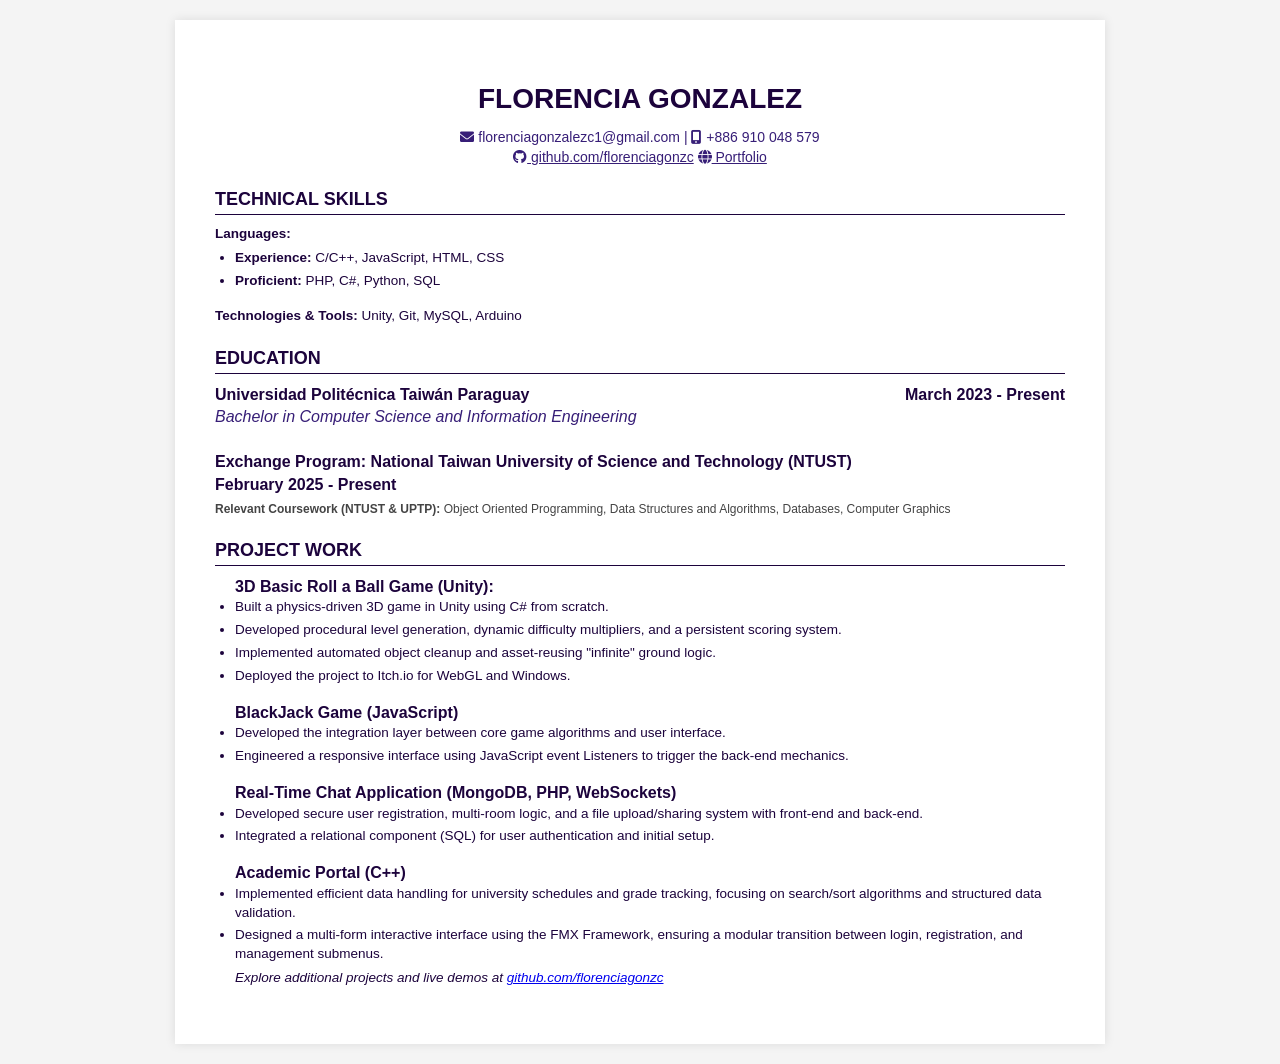
==== index.html @ 50a593e3 "Update index.html" ====
<!DOCTYPE html>
<html lang="en">
<head>
    <meta charset="UTF-8">
    <meta name="viewport" content="width=device-width, initial-scale=1.0">
    <!--<title>Florencia Gonzalez - Resume</title>-->
    <link rel="stylesheet" href="style.css">
    <link rel="stylesheet" href="https://cdnjs.cloudflare.com/ajax/libs/font-awesome/6.0.0/css/all.min.css">
</head>
<body>
    <div class="resume-container">
        <header>
            <h1>Florencia Gonzalez</h1>
            <div class="contact-info">
                <span><i class="fa fa-envelope"></i> florenciagonzalezc1@gmail.com</span> |
                <span><i class="fa fa-mobile-alt"></i> +886 910 048 579</span>
            </div>
            <div class="social-links">
                <a href="https://github.com/florenciagonzc"><i class="fab fa-github"></i> github.com/florenciagonzc</a> 
                <a href="https://florenciagonzc.github.io/florenciagonzc/"><i class="fa fa-globe"></i> Portfolio</a>
            </div>
        </header>

        <section>
            <h2>TECHNICAL SKILLS</h2>
            <p><strong>Languages:</strong></p>
            <ul>
                <li><strong>Experience:</strong> C/C++, JavaScript, HTML, CSS </li>
				<li><strong>Proficient: </strong> PHP, C#, Python, SQL </li>
			</ul>
			<p><strong>Technologies & Tools:</strong> Unity, Git, MySQL, Arduino</p>
        </section>


        <section>
			<h2>EDUCATION</h2>
			<div class="entry">
				<div class="entry-header">
					<span class="company">Universidad Politécnica Taiwán Paraguay</span>
                    <span class="date">March 2023 - Present</span>
				</div>
				<div class="job-title">Bachelor in Computer Science and Information Engineering</div>
				<br>
                <div class="entry-header">	
                    <div class="company">
                        <span>Exchange Program: National Taiwan University of Science and Technology (NTUST)</span>
                        <br>
                        <span class="date"> February 2025 - Present </span>
                    </div>
                </div>
				<p class="coursework">
					<strong>Relevant Coursework (NTUST & UPTP):</strong> 
					Object Oriented Programming, Data Structures and Algorithms, Databases, Computer Graphics
				</p>
			</div>
		</section>

        <section>
            <h2>PROJECT WORK</h2>
            <ul class="projects">
                <strong>3D Basic Roll a Ball Game (Unity): </strong>
                    <li>Built a physics-driven 3D game in Unity using C# from scratch.</li>
                    <li>Developed procedural level generation, dynamic difficulty multipliers, and a persistent scoring system.</li>
                    <li>Implemented automated object cleanup and asset-reusing "infinite" ground logic.</li>
                    <li>Deployed the project to Itch.io for WebGL and Windows.</li>
            </ul>
            <ul class="projects">
                    <strong>BlackJack Game (JavaScript)</strong>
                    <li>Developed the integration layer between core game algorithms and user interface. </li>
                    <li>Engineered a responsive interface using JavaScript event Listeners to trigger the back-end mechanics. </li>
            </ul>  
            <ul class="projects">
                <strong>Real-Time Chat Application (MongoDB, PHP, WebSockets)</strong>
                <li>Developed secure user registration, multi-room logic, and a file upload/sharing system with front-end and back-end.</li>
                <li>Integrated a relational component (SQL) for user authentication and initial setup.</li>
            </ul>
            <ul class="projects">
                    <strong>Academic Portal (C++)</strong>
                    <li>Implemented efficient data handling for university schedules and grade tracking, focusing on search/sort algorithms and structured data validation.</li>
                    <li>Designed a multi-form interactive interface using the FMX Framework, ensuring a modular transition between login, registration, and management submenus.</li>
                    <p class="project-footer">
                        <em>Explore additional projects and live demos at 
                            <a href="https://github.com/florenciagonzc">github.com/florenciagonzc</a>
                        </em>
                    </p>
            </ul>
            
        </section>
    </div>
</body>
</html>
---- style.css ----
:root {
    --primary-color: #1C033C;
    --accent-color: #371e77;
    --subtle-color: #65626d;
}

body {
    font-family: 'Arial', sans-serif;
    background-color: #f4f4f4;
    line-height: 1.4;
    color: var(--primary-color);
    margin: 0;
    padding: 20px;
}

.resume-container {
    max-width: 850px;
    margin: 0 auto;
    background: #fff;
    padding: 40px;
    box-shadow: 0 0 10px rgba(0,0,0,0.1);
}
 /*added now*/
.company {
    flex: 1; /* Allows the school name to take up available space */
    font-weight: bold;
}

/* Header */
header {
    text-align: center;
    margin-bottom: 20px;
}

header h1 {
    font-size: 28px;
    text-transform: uppercase;
    margin-bottom: 10px;
}

.contact-info, .social-links {
    font-size: 14px;
    color: var(--accent-color);
}

.social-links a {
    color: var(--accent-color);
    text-decoration: underline;
}

/* Sections */
h2 {
    font-size: 18px;
    border-bottom: 1px solid var(--primary-color);
    text-transform: uppercase;
    margin-top: 20px;
    margin-bottom: 10px;
    padding-bottom: 2px;
}

.entry {
    margin-bottom: 15px;
}

.entry-header {
    display: flex;
    justify-content: space-between;
    font-weight: bold;
    gap: 10px; /*added now*/
}

.job-title {
    font-style: italic;
    color: var(--accent-color);
    display: flex;
    justify-content: space-between;
}


/* Lists */
ul {
    margin-top: 5px;
    padding-left: 20px;
}

li {
    margin-bottom: 4px;
    font-size: 13.5px;
}

.tech-stack {
    list-style-type: none;
    margin-left: -20px;
    font-weight: 500;
    color: var(--accent-color);
    margin-top: 5px;
}

p {
    font-size: 13.5px;
    margin: 5px 0;
}

.coursework {
    font-size: 12px;
    color: #444;
}

/* Print Styling */
@media print {
    body { background: none; padding: 0; }
    .resume-container { box-shadow: none; width: 100%; max-width: 100%; }
}
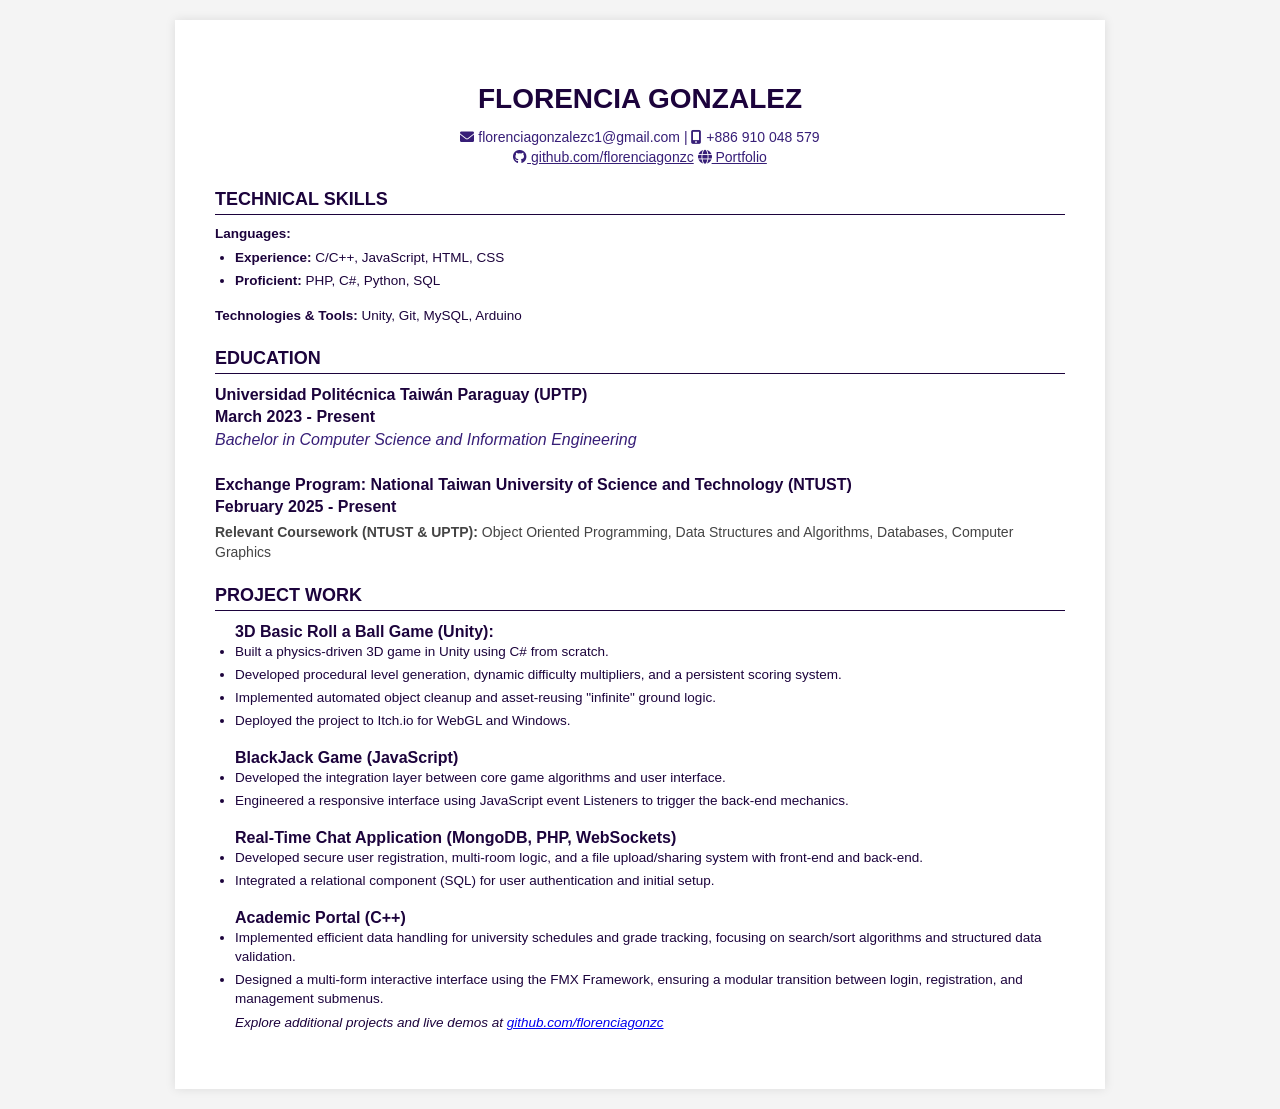
==== commit 3970c72f: "edited files" ====
--- a/index.html
+++ b/index.html
@@ -36,11 +36,12 @@
 			<h2>EDUCATION</h2>
 			<div class="entry">
 				<div class="entry-header">
-					<span class="company">Universidad Politécnica Taiwán Paraguay</span>
-                    <span class="date">March 2023 - Present</span>
+					<span class="company">Universidad Politécnica Taiwán Paraguay (UPTP)</span>
+                    
 				</div>
+                    <span class="company">March 2023 - Present</span>
 				<div class="job-title">Bachelor in Computer Science and Information Engineering</div>
-				<br>
+                <br>
                 <div class="entry-header">	
                     <div class="company">
                         <span>Exchange Program: National Taiwan University of Science and Technology (NTUST)</span>
--- a/style.css
+++ b/style.css
@@ -102,7 +102,7 @@
 }
 
 .coursework {
-    font-size: 12px;
+    font-size: 14px;
     color: #444;
 }
 
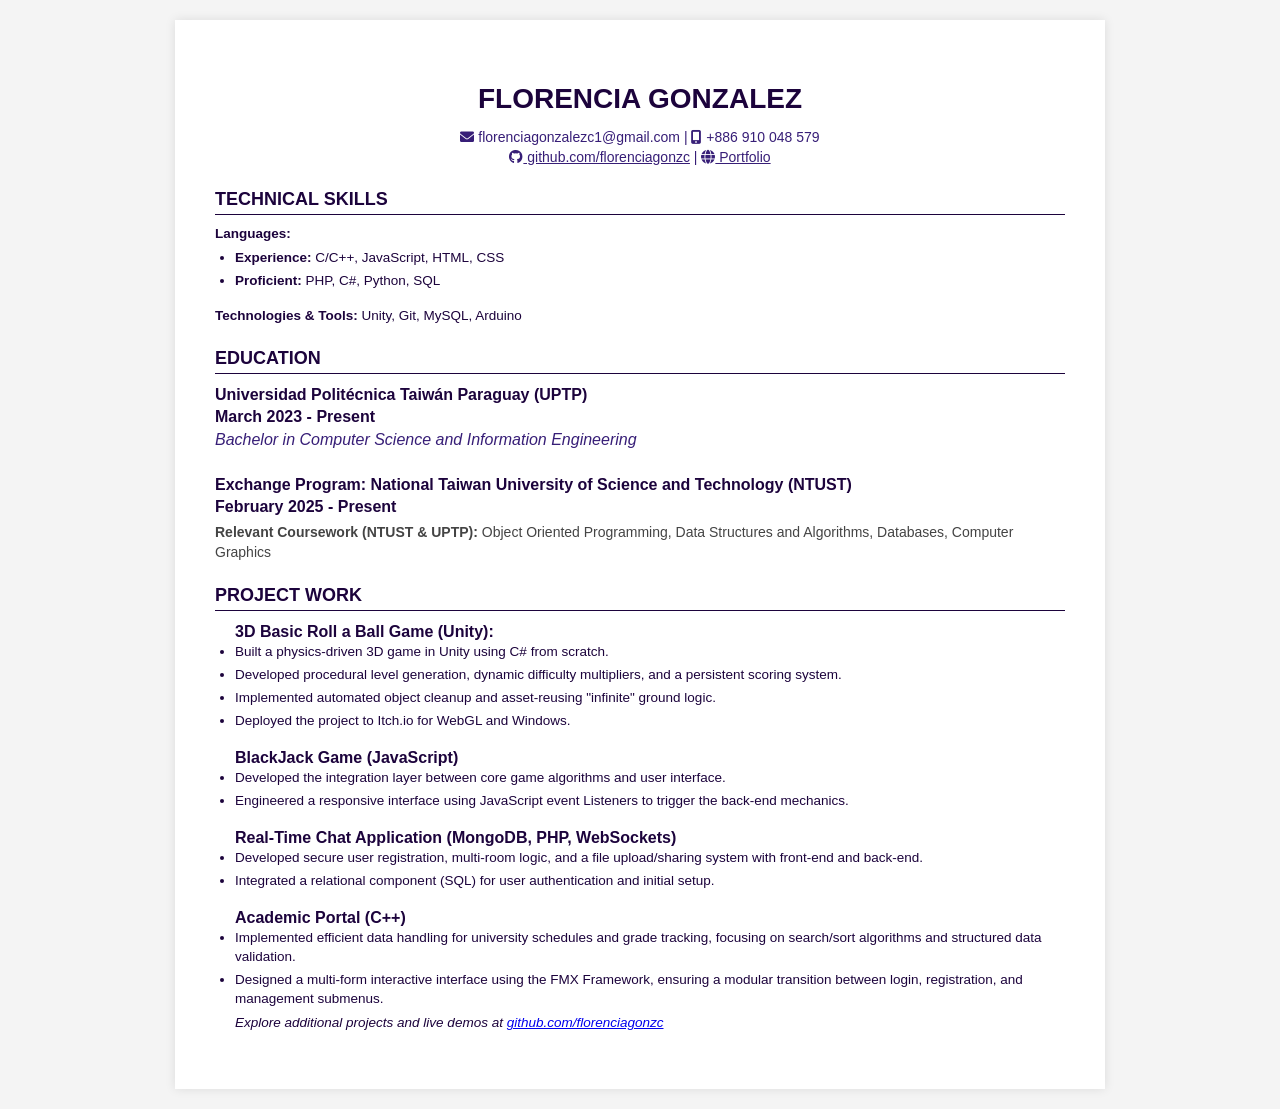
==== commit c1c70fd9: "edited index" ====
--- a/index.html
+++ b/index.html
@@ -16,7 +16,7 @@
                 <span><i class="fa fa-mobile-alt"></i> +886 910 048 579</span>
             </div>
             <div class="social-links">
-                <a href="https://github.com/florenciagonzc"><i class="fab fa-github"></i> github.com/florenciagonzc</a> 
+                <a href="https://github.com/florenciagonzc"><i class="fab fa-github"></i> github.com/florenciagonzc</a> |
                 <a href="https://florenciagonzc.github.io/florenciagonzc/"><i class="fa fa-globe"></i> Portfolio</a>
             </div>
         </header>
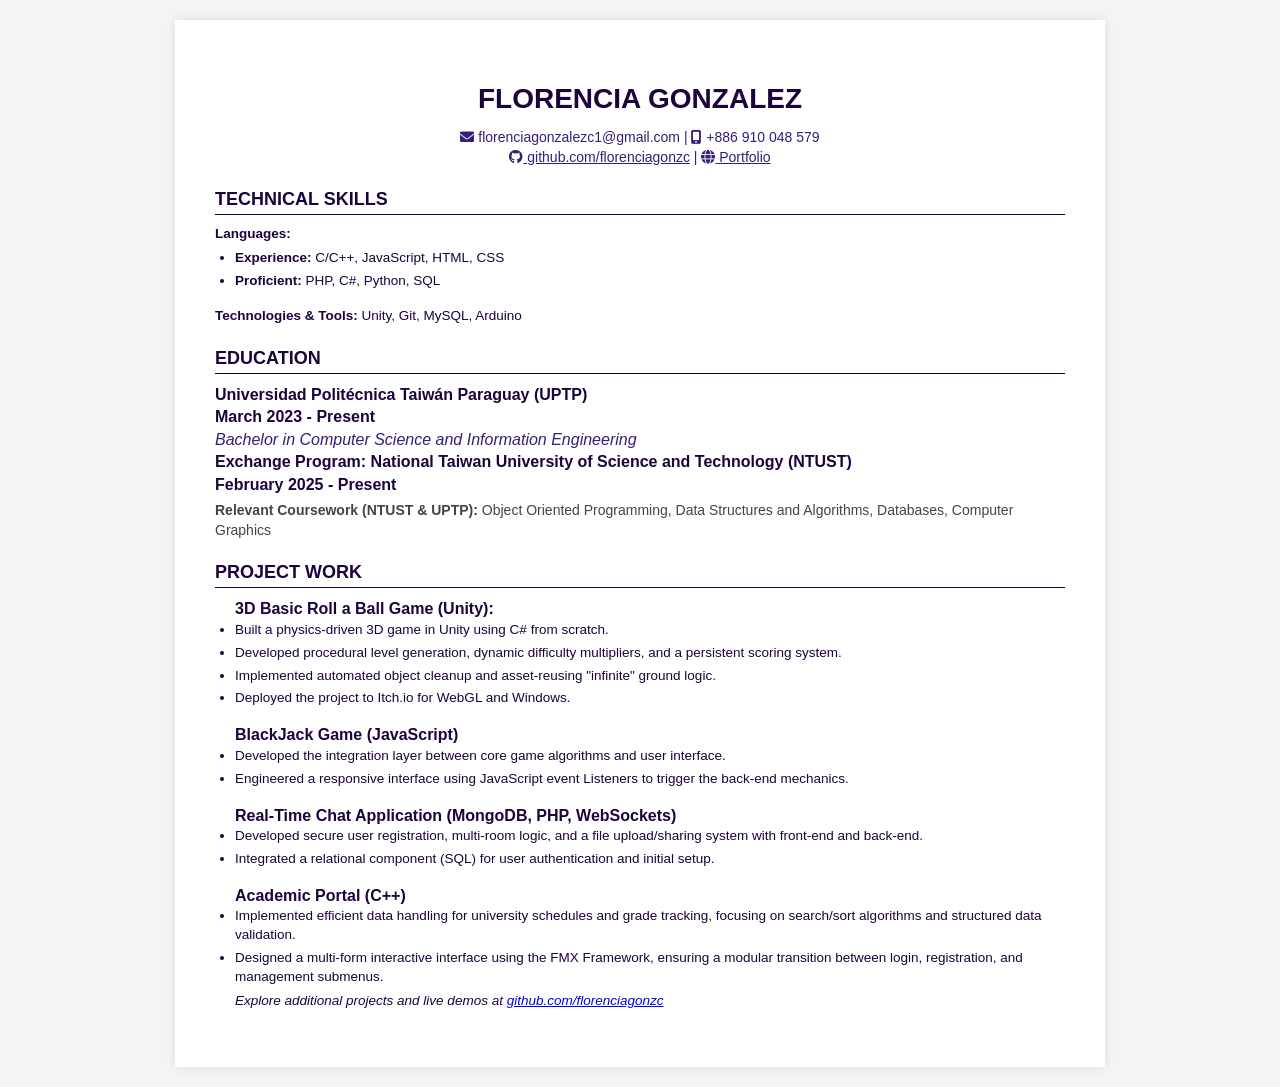
==== commit b4a69ca9: "edited index.html" ====
--- a/index.html
+++ b/index.html
@@ -41,7 +41,6 @@
 				</div>
                     <span class="company">March 2023 - Present</span>
 				<div class="job-title">Bachelor in Computer Science and Information Engineering</div>
-                <br>
                 <div class="entry-header">	
                     <div class="company">
                         <span>Exchange Program: National Taiwan University of Science and Technology (NTUST)</span>
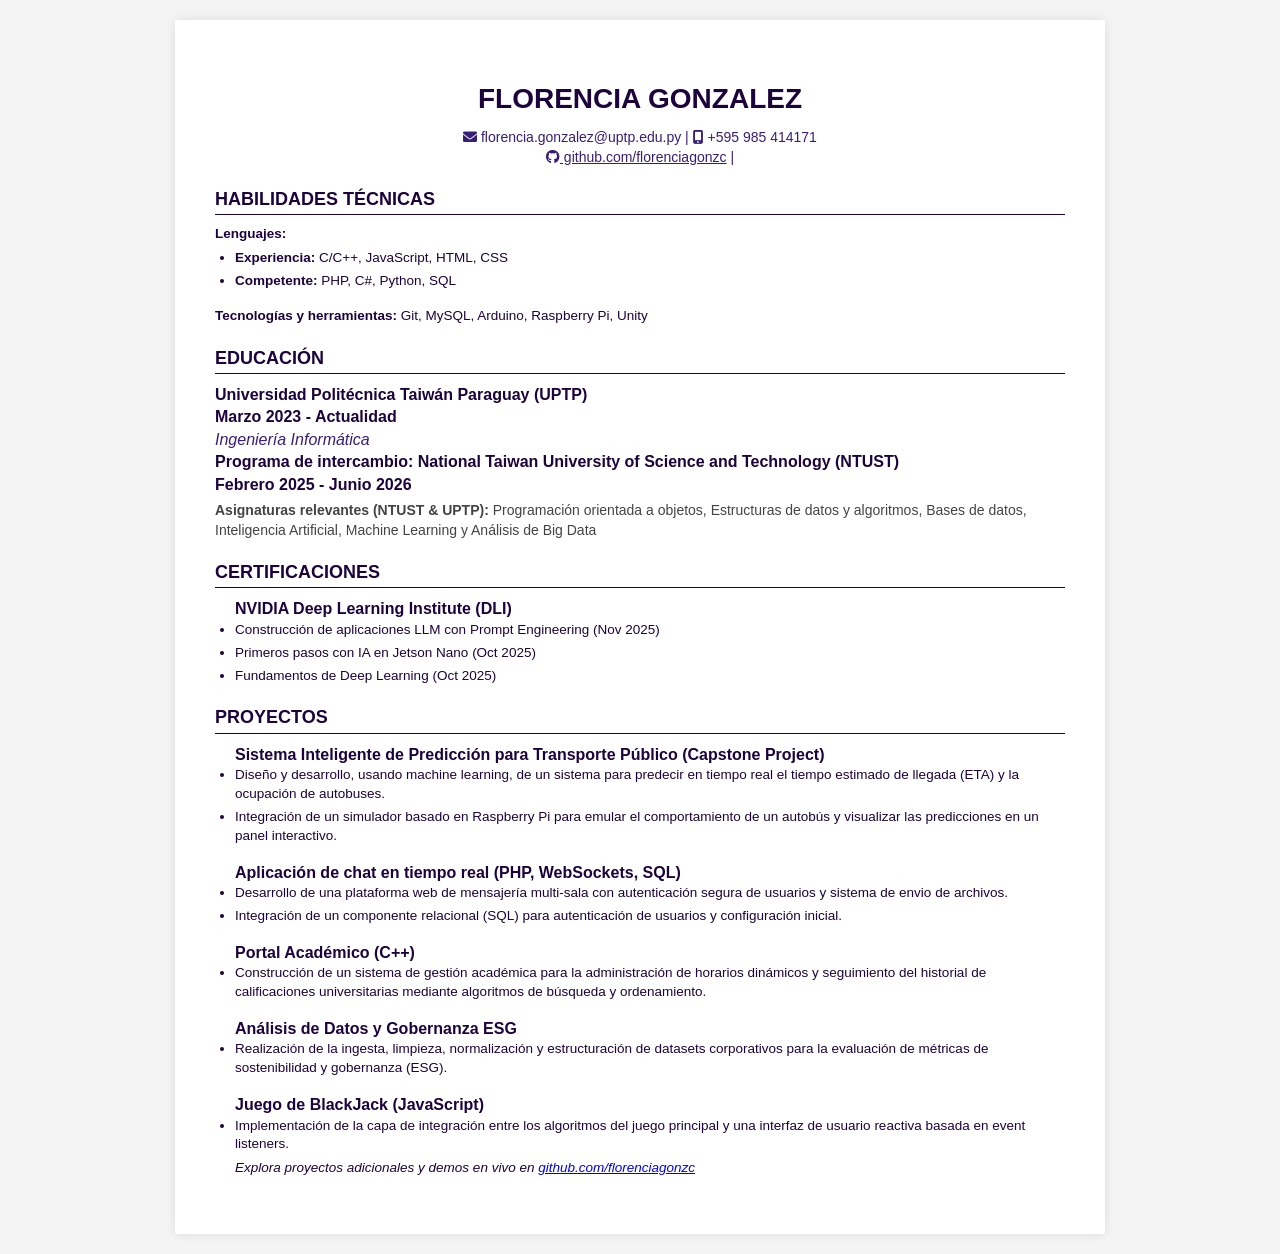
==== commit d6f48bf9: "resume in spanish" ====
--- a/index.html
+++ b/index.html
@@ -1,5 +1,5 @@
 <!DOCTYPE html>
-<html lang="en">
+<html lang="es">
 <head>
     <meta charset="UTF-8">
     <meta name="viewport" content="width=device-width, initial-scale=1.0">
@@ -12,79 +12,89 @@
         <header>
             <h1>Florencia Gonzalez</h1>
             <div class="contact-info">
-                <span><i class="fa fa-envelope"></i> florenciagonzalezc1@gmail.com</span> |
-                <span><i class="fa fa-mobile-alt"></i> +886 910 048 579</span>
+                <span><i class="fa fa-envelope"></i> florencia.gonzalez@uptp.edu.py</span> |
+                <span><i class="fa fa-mobile-alt"></i> +595 985 414171</span>
             </div>
             <div class="social-links">
                 <a href="https://github.com/florenciagonzc"><i class="fab fa-github"></i> github.com/florenciagonzc</a> |
-                <a href="https://florenciagonzc.github.io/florenciagonzc/"><i class="fa fa-globe"></i> Portfolio</a>
+                <!-- <a href="https://florenciagonzc.github.io/florenciagonzc/"><i class="fa fa-globe"></i> Portfolio</a> -->
             </div>
         </header>
 
         <section>
-            <h2>TECHNICAL SKILLS</h2>
-            <p><strong>Languages:</strong></p>
+            <h2>HABILIDADES TÉCNICAS</h2>
+            <p><strong>Lenguajes:</strong></p>
             <ul>
-                <li><strong>Experience:</strong> C/C++, JavaScript, HTML, CSS </li>
-				<li><strong>Proficient: </strong> PHP, C#, Python, SQL </li>
-			</ul>
-			<p><strong>Technologies & Tools:</strong> Unity, Git, MySQL, Arduino</p>
+                <li><strong>Experiencia:</strong> C/C++, JavaScript, HTML, CSS </li>
+                <li><strong>Competente: </strong> PHP, C#, Python, SQL </li>
+            </ul>
+            <p><strong>Tecnologías y herramientas:</strong> Git, MySQL, Arduino, Raspberry Pi, Unity</p>
         </section>
 
+        <section>
+            <h2>EDUCACIÓN</h2>
+            <div class="entry">
+                <div class="entry-header">
+                    <span class="company">Universidad Politécnica Taiwán Paraguay (UPTP)</span>
+                </div>
+                <span class="company">Marzo 2023 - Actualidad</span>
+                <div class="job-title">Ingeniería Informática</div>
+                <div class="entry-header">
+                    <div class="company">
+                        <span>Programa de intercambio: National Taiwan University of Science and Technology (NTUST)</span>
+                        <br>
+                        <span class="date">Febrero 2025 - Junio 2026</span>
+                    </div>
+                </div>
+                <p class="coursework">
+                    <strong>Asignaturas relevantes (NTUST & UPTP):</strong>
+                    Programación orientada a objetos, Estructuras de datos y algoritmos, Bases de datos, Inteligencia Artificial, Machine Learning y Análisis de Big Data
+                </p>
+            </div>
+        </section>
 
         <section>
-			<h2>EDUCATION</h2>
-			<div class="entry">
-				<div class="entry-header">
-					<span class="company">Universidad Politécnica Taiwán Paraguay (UPTP)</span>
-                    
-				</div>
-                    <span class="company">March 2023 - Present</span>
-				<div class="job-title">Bachelor in Computer Science and Information Engineering</div>
-                <div class="entry-header">	
-                    <div class="company">
-                        <span>Exchange Program: National Taiwan University of Science and Technology (NTUST)</span>
-                        <br>
-                        <span class="date"> February 2025 - Present </span>
-                    </div>
+            <h2>CERTIFICACIONES</h2>
+            <ul>
+                <div class="projects">
+                    <strong>NVIDIA Deep Learning Institute (DLI)</strong>
+                    <li>Construcción de aplicaciones LLM con Prompt Engineering (Nov 2025)</li>
+                    <li>Primeros pasos con IA en Jetson Nano (Oct 2025)</li>
+                    <li>Fundamentos de Deep Learning (Oct 2025)</li>
                 </div>
-				<p class="coursework">
-					<strong>Relevant Coursework (NTUST & UPTP):</strong> 
-					Object Oriented Programming, Data Structures and Algorithms, Databases, Computer Graphics
-				</p>
-			</div>
-		</section>
+            </ul>
+        </section>
 
         <section>
-            <h2>PROJECT WORK</h2>
+            <h2>PROYECTOS</h2>
             <ul class="projects">
-                <strong>3D Basic Roll a Ball Game (Unity): </strong>
-                    <li>Built a physics-driven 3D game in Unity using C# from scratch.</li>
-                    <li>Developed procedural level generation, dynamic difficulty multipliers, and a persistent scoring system.</li>
-                    <li>Implemented automated object cleanup and asset-reusing "infinite" ground logic.</li>
-                    <li>Deployed the project to Itch.io for WebGL and Windows.</li>
+                <strong>Sistema Inteligente de Predicción para Transporte Público (Capstone Project)</strong>
+                <li>Diseño y desarrollo, usando machine learning, de un sistema para predecir en tiempo real el tiempo estimado de llegada (ETA) y la ocupación de autobuses.</li>
+                <li>Integración de un simulador basado en Raspberry Pi para emular el comportamiento de un autobús y visualizar las predicciones en un panel interactivo.</li>
             </ul>
             <ul class="projects">
-                    <strong>BlackJack Game (JavaScript)</strong>
-                    <li>Developed the integration layer between core game algorithms and user interface. </li>
-                    <li>Engineered a responsive interface using JavaScript event Listeners to trigger the back-end mechanics. </li>
-            </ul>  
-            <ul class="projects">
-                <strong>Real-Time Chat Application (MongoDB, PHP, WebSockets)</strong>
-                <li>Developed secure user registration, multi-room logic, and a file upload/sharing system with front-end and back-end.</li>
-                <li>Integrated a relational component (SQL) for user authentication and initial setup.</li>
+                <strong>Aplicación de chat en tiempo real (PHP, WebSockets, SQL)</strong>
+                <li>Desarrollo de una plataforma web de mensajería multi-sala con autenticación segura de usuarios y sistema de envio de archivos.</li>
+                <li>Integración de un componente relacional (SQL) para autenticación de usuarios y configuración inicial.</li>
             </ul>
             <ul class="projects">
-                    <strong>Academic Portal (C++)</strong>
-                    <li>Implemented efficient data handling for university schedules and grade tracking, focusing on search/sort algorithms and structured data validation.</li>
-                    <li>Designed a multi-form interactive interface using the FMX Framework, ensuring a modular transition between login, registration, and management submenus.</li>
-                    <p class="project-footer">
-                        <em>Explore additional projects and live demos at 
-                            <a href="https://github.com/florenciagonzc">github.com/florenciagonzc</a>
-                        </em>
-                    </p>
+                <strong>Portal Académico (C++)</strong>
+                <li>Construcción de un sistema de gestión académica para la administración de horarios dinámicos y seguimiento del historial de calificaciones universitarias mediante algoritmos de búsqueda y ordenamiento.</li>
+                <!-- <li>Diseño de una interfaz interactiva multi-formulario usando el framework FMX, asegurando una transición modular entre los menús de inicio de sesión, registro y gestión.</li> -->
             </ul>
-            
+            <ul class="projects">
+                <strong>Análisis de Datos y Gobernanza ESG</strong>
+                <li>Realización de la ingesta, limpieza, normalización y estructuración de datasets corporativos para la evaluación de métricas de sostenibilidad y gobernanza (ESG).</li>
+            </ul>
+            <ul class="projects">
+                <strong>Juego de BlackJack (JavaScript)</strong>
+                <li>Implementación de la capa de integración entre los algoritmos del juego principal y una interfaz de usuario reactiva basada en event listeners.</li>
+                <p class="project-footer">
+                    <em>Explora proyectos adicionales y demos en vivo en
+                        <a href="https://github.com/florenciagonzc">github.com/florenciagonzc</a>
+                    </em>
+                </p>
+            </ul>
         </section>
     </div>
 </body>
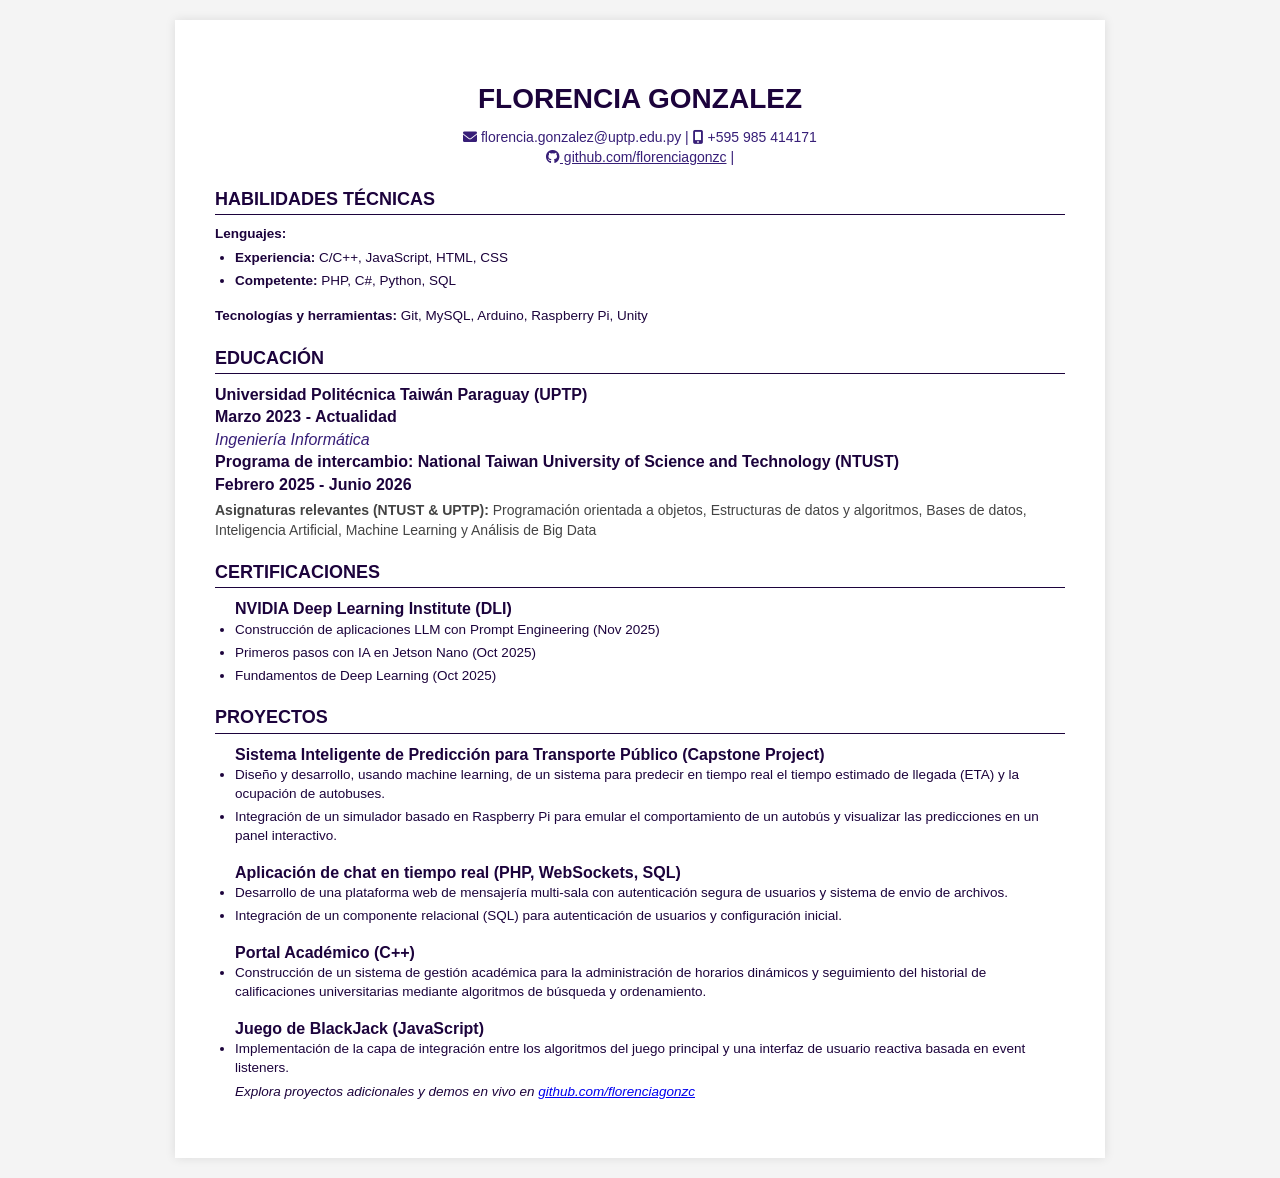
==== commit 2a0902ce: "resume in spanish" ====
--- a/index.html
+++ b/index.html
@@ -83,10 +83,6 @@
                 <!-- <li>Diseño de una interfaz interactiva multi-formulario usando el framework FMX, asegurando una transición modular entre los menús de inicio de sesión, registro y gestión.</li> -->
             </ul>
             <ul class="projects">
-                <strong>Análisis de Datos y Gobernanza ESG</strong>
-                <li>Realización de la ingesta, limpieza, normalización y estructuración de datasets corporativos para la evaluación de métricas de sostenibilidad y gobernanza (ESG).</li>
-            </ul>
-            <ul class="projects">
                 <strong>Juego de BlackJack (JavaScript)</strong>
                 <li>Implementación de la capa de integración entre los algoritmos del juego principal y una interfaz de usuario reactiva basada en event listeners.</li>
                 <p class="project-footer">
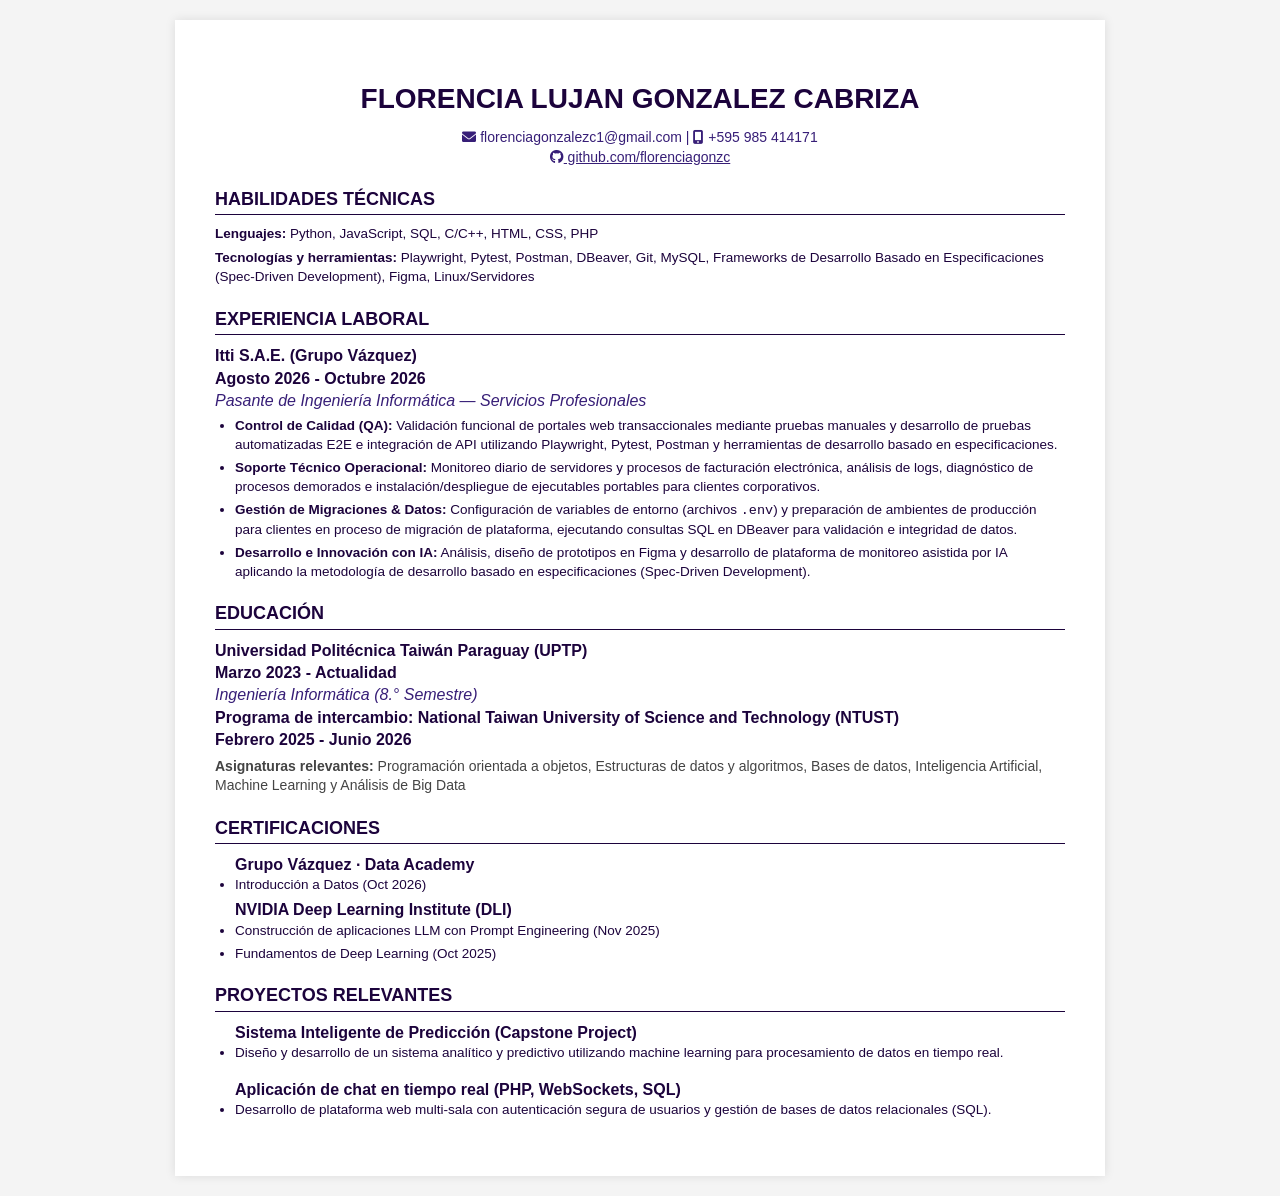
==== commit 87445244: "cv update for B.A" ====
--- a/index.html
+++ b/index.html
@@ -3,32 +3,44 @@
 <head>
     <meta charset="UTF-8">
     <meta name="viewport" content="width=device-width, initial-scale=1.0">
-    <!--<title>Florencia Gonzalez - Resume</title>-->
+    <title>Florencia Gonzalez - Resume</title>
     <link rel="stylesheet" href="style.css">
     <link rel="stylesheet" href="https://cdnjs.cloudflare.com/ajax/libs/font-awesome/6.0.0/css/all.min.css">
 </head>
 <body>
     <div class="resume-container">
         <header>
-            <h1>Florencia Gonzalez</h1>
+            <h1>Florencia Lujan Gonzalez Cabriza</h1>
             <div class="contact-info">
-                <span><i class="fa fa-envelope"></i> florencia.gonzalez@uptp.edu.py</span> |
+                <span><i class="fa fa-envelope"></i> florenciagonzalezc1@gmail.com </span> |
                 <span><i class="fa fa-mobile-alt"></i> +595 985 414171</span>
             </div>
             <div class="social-links">
-                <a href="https://github.com/florenciagonzc"><i class="fab fa-github"></i> github.com/florenciagonzc</a> |
-                <!-- <a href="https://florenciagonzc.github.io/florenciagonzc/"><i class="fa fa-globe"></i> Portfolio</a> -->
+                <a href="https://github.com/florenciagonzc"><i class="fab fa-github"></i> github.com/florenciagonzc</a>
             </div>
         </header>
 
         <section>
             <h2>HABILIDADES TÉCNICAS</h2>
-            <p><strong>Lenguajes:</strong></p>
-            <ul>
-                <li><strong>Experiencia:</strong> C/C++, JavaScript, HTML, CSS </li>
-                <li><strong>Competente: </strong> PHP, C#, Python, SQL </li>
-            </ul>
-            <p><strong>Tecnologías y herramientas:</strong> Git, MySQL, Arduino, Raspberry Pi, Unity</p>
+            <p><strong>Lenguajes:</strong> Python, JavaScript, SQL, C/C++, HTML, CSS, PHP</p>
+            <p><strong>Tecnologías y herramientas:</strong> Playwright, Pytest, Postman, DBeaver, Git, MySQL, Frameworks de Desarrollo Basado en Especificaciones (Spec-Driven Development), Figma, Linux/Servidores</p>
+        </section>
+
+        <section>
+            <h2>EXPERIENCIA LABORAL</h2>
+            <div class="entry">
+                <div class="entry-header">
+                    <span class="company">Itti S.A.E. (Grupo Vázquez)</span>
+                </div>
+                <span class="company">Agosto 2026 - Octubre 2026</span>
+                <div class="job-title">Pasante de Ingeniería Informática — Servicios Profesionales</div>
+                <ul>
+                    <li><strong>Control de Calidad (QA):</strong> Validación funcional de portales web transaccionales mediante pruebas manuales y desarrollo de pruebas automatizadas E2E e integración de API utilizando Playwright, Pytest, Postman y herramientas de desarrollo basado en especificaciones.</li>
+                    <li><strong>Soporte Técnico Operacional:</strong> Monitoreo diario de servidores y procesos de facturación electrónica, análisis de logs, diagnóstico de procesos demorados e instalación/despliegue de ejecutables portables para clientes corporativos.</li>
+                    <li><strong>Gestión de Migraciones & Datos:</strong> Configuración de variables de entorno (archivos <code>.env</code>) y preparación de ambientes de producción para clientes en proceso de migración de plataforma, ejecutando consultas SQL en DBeaver para validación e integridad de datos.</li>
+                    <li><strong>Desarrollo e Innovación con IA:</strong> Análisis, diseño de prototipos en Figma y desarrollo de plataforma de monitoreo asistida por IA aplicando la metodología de desarrollo basado en especificaciones (Spec-Driven Development).</li>
+                </ul>
+            </div>
         </section>
 
         <section>
@@ -38,7 +50,7 @@
                     <span class="company">Universidad Politécnica Taiwán Paraguay (UPTP)</span>
                 </div>
                 <span class="company">Marzo 2023 - Actualidad</span>
-                <div class="job-title">Ingeniería Informática</div>
+                <div class="job-title">Ingeniería Informática (8.° Semestre)</div>
                 <div class="entry-header">
                     <div class="company">
                         <span>Programa de intercambio: National Taiwan University of Science and Technology (NTUST)</span>
@@ -47,8 +59,7 @@
                     </div>
                 </div>
                 <p class="coursework">
-                    <strong>Asignaturas relevantes (NTUST & UPTP):</strong>
-                    Programación orientada a objetos, Estructuras de datos y algoritmos, Bases de datos, Inteligencia Artificial, Machine Learning y Análisis de Big Data
+                    <strong>Asignaturas relevantes:</strong> Programación orientada a objetos, Estructuras de datos y algoritmos, Bases de datos, Inteligencia Artificial, Machine Learning y Análisis de Big Data
                 </p>
             </div>
         </section>
@@ -57,41 +68,28 @@
             <h2>CERTIFICACIONES</h2>
             <ul>
                 <div class="projects">
+                    <strong>Grupo Vázquez · Data Academy</strong>
+                    <li>Introducción a Datos (Oct 2026)</li>
+                </div>
+                <div class="projects">
                     <strong>NVIDIA Deep Learning Institute (DLI)</strong>
                     <li>Construcción de aplicaciones LLM con Prompt Engineering (Nov 2025)</li>
-                    <li>Primeros pasos con IA en Jetson Nano (Oct 2025)</li>
                     <li>Fundamentos de Deep Learning (Oct 2025)</li>
                 </div>
             </ul>
         </section>
 
         <section>
-            <h2>PROYECTOS</h2>
+            <h2>PROYECTOS RELEVANTES</h2>
             <ul class="projects">
-                <strong>Sistema Inteligente de Predicción para Transporte Público (Capstone Project)</strong>
-                <li>Diseño y desarrollo, usando machine learning, de un sistema para predecir en tiempo real el tiempo estimado de llegada (ETA) y la ocupación de autobuses.</li>
-                <li>Integración de un simulador basado en Raspberry Pi para emular el comportamiento de un autobús y visualizar las predicciones en un panel interactivo.</li>
+                <strong>Sistema Inteligente de Predicción (Capstone Project)</strong>
+                <li>Diseño y desarrollo de un sistema analítico y predictivo utilizando machine learning para procesamiento de datos en tiempo real.</li>
             </ul>
             <ul class="projects">
                 <strong>Aplicación de chat en tiempo real (PHP, WebSockets, SQL)</strong>
-                <li>Desarrollo de una plataforma web de mensajería multi-sala con autenticación segura de usuarios y sistema de envio de archivos.</li>
-                <li>Integración de un componente relacional (SQL) para autenticación de usuarios y configuración inicial.</li>
-            </ul>
-            <ul class="projects">
-                <strong>Portal Académico (C++)</strong>
-                <li>Construcción de un sistema de gestión académica para la administración de horarios dinámicos y seguimiento del historial de calificaciones universitarias mediante algoritmos de búsqueda y ordenamiento.</li>
-                <!-- <li>Diseño de una interfaz interactiva multi-formulario usando el framework FMX, asegurando una transición modular entre los menús de inicio de sesión, registro y gestión.</li> -->
-            </ul>
-            <ul class="projects">
-                <strong>Juego de BlackJack (JavaScript)</strong>
-                <li>Implementación de la capa de integración entre los algoritmos del juego principal y una interfaz de usuario reactiva basada en event listeners.</li>
-                <p class="project-footer">
-                    <em>Explora proyectos adicionales y demos en vivo en
-                        <a href="https://github.com/florenciagonzc">github.com/florenciagonzc</a>
-                    </em>
-                </p>
+                <li>Desarrollo de plataforma web multi-sala con autenticación segura de usuarios y gestión de bases de datos relacionales (SQL).</li>
             </ul>
         </section>
     </div>
 </body>
-</html>
+</html>
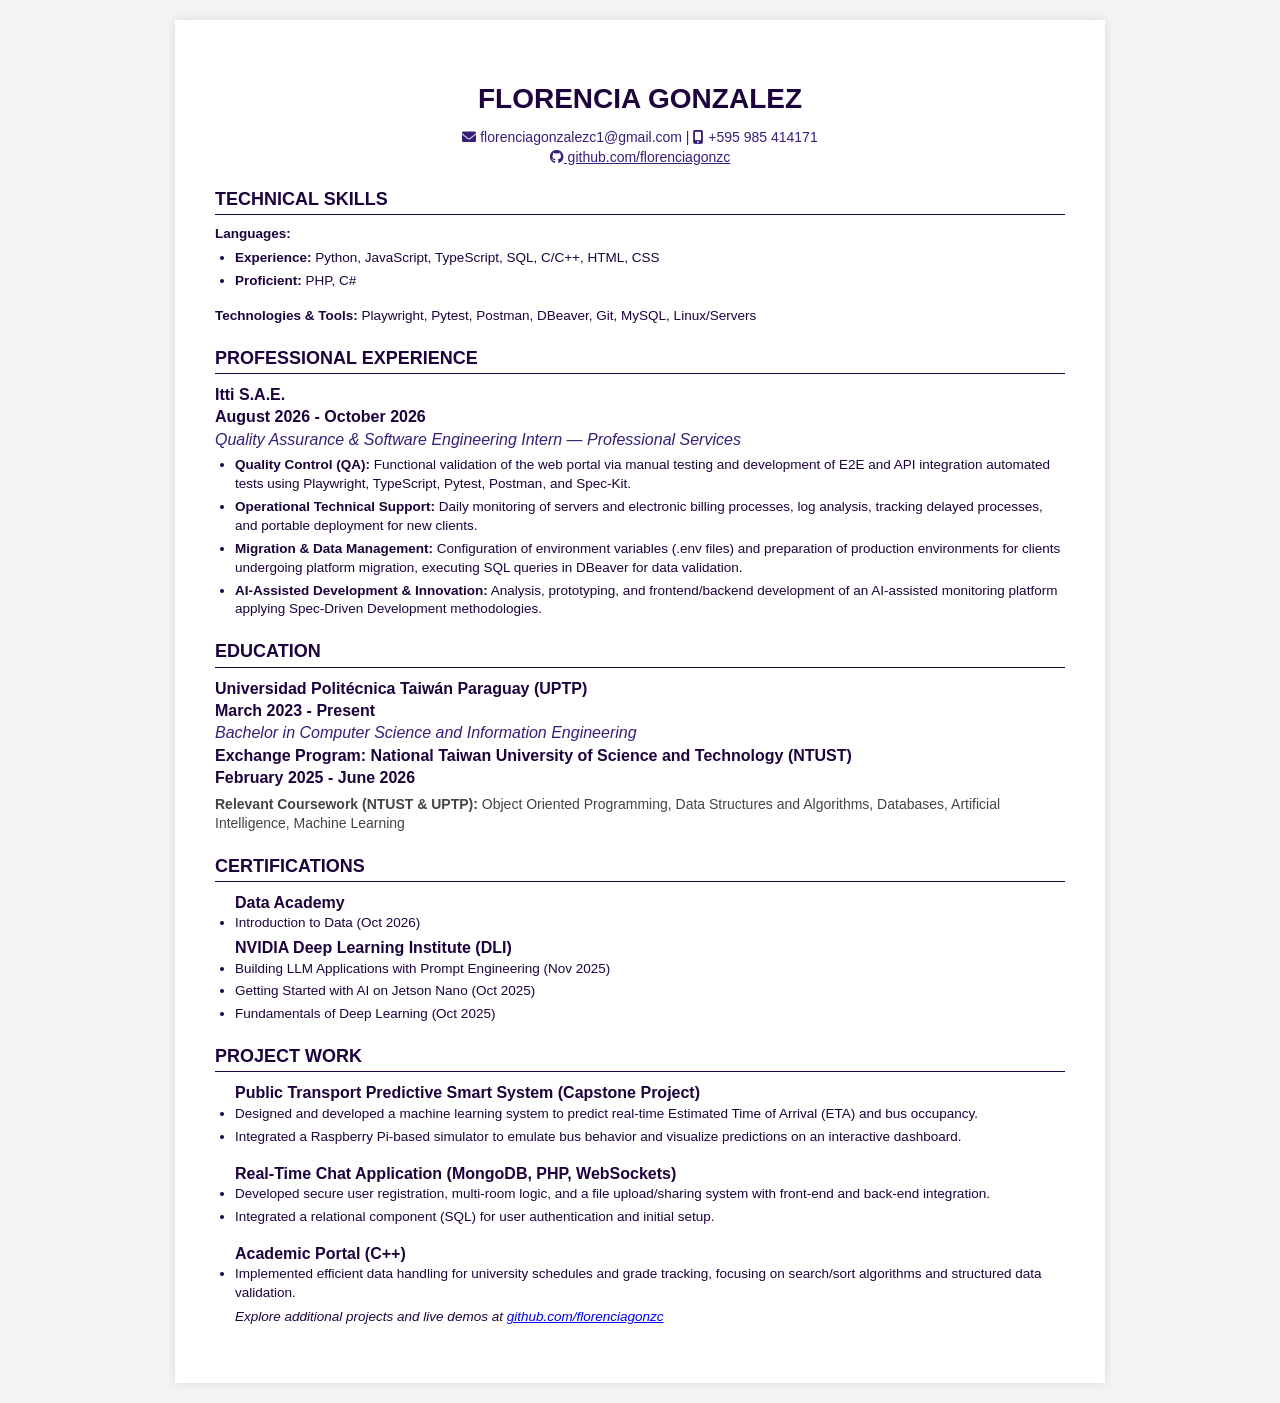
==== commit 8c02bef1: "cv update for T" ====
--- a/index.html
+++ b/index.html
@@ -1,93 +1,111 @@
 <!DOCTYPE html>
-<html lang="es">
+<html lang="en">
 <head>
     <meta charset="UTF-8">
     <meta name="viewport" content="width=device-width, initial-scale=1.0">
-    <title>Florencia Gonzalez - Resume</title>
+    <!--<title>Florencia Gonzalez - Resume</title>-->
     <link rel="stylesheet" href="style.css">
     <link rel="stylesheet" href="https://cdnjs.cloudflare.com/ajax/libs/font-awesome/6.0.0/css/all.min.css">
 </head>
 <body>
     <div class="resume-container">
         <header>
-            <h1>Florencia Lujan Gonzalez Cabriza</h1>
+            <h1>Florencia Gonzalez</h1>
             <div class="contact-info">
                 <span><i class="fa fa-envelope"></i> florenciagonzalezc1@gmail.com </span> |
                 <span><i class="fa fa-mobile-alt"></i> +595 985 414171</span>
             </div>
             <div class="social-links">
-                <a href="https://github.com/florenciagonzc"><i class="fab fa-github"></i> github.com/florenciagonzc</a>
+                <a href="https://github.com/florenciagonzc"><i class="fab fa-github"></i> github.com/florenciagonzc</a> 
+                <!-- <a href="https://florenciagonzc.github.io/florenciagonzc/"><i class="fa fa-globe"></i> Portfolio</a> -->
             </div>
         </header>
 
         <section>
-            <h2>HABILIDADES TÉCNICAS</h2>
-            <p><strong>Lenguajes:</strong> Python, JavaScript, SQL, C/C++, HTML, CSS, PHP</p>
-            <p><strong>Tecnologías y herramientas:</strong> Playwright, Pytest, Postman, DBeaver, Git, MySQL, Frameworks de Desarrollo Basado en Especificaciones (Spec-Driven Development), Figma, Linux/Servidores</p>
+            <h2>TECHNICAL SKILLS</h2>
+            <p><strong>Languages:</strong></p>
+            <ul>
+                <li><strong>Experience:</strong> Python, JavaScript, TypeScript, SQL, C/C++, HTML, CSS</li>
+                <li><strong>Proficient:</strong> PHP, C#</li>
+            </ul>
+            <p><strong>Technologies & Tools:</strong> Playwright, Pytest, Postman, DBeaver, Git, MySQL, Linux/Servers</p>
         </section>
 
         <section>
-            <h2>EXPERIENCIA LABORAL</h2>
+            <h2>PROFESSIONAL EXPERIENCE</h2>
             <div class="entry">
                 <div class="entry-header">
-                    <span class="company">Itti S.A.E. (Grupo Vázquez)</span>
+                    <span class="company">Itti S.A.E.</span>
                 </div>
-                <span class="company">Agosto 2026 - Octubre 2026</span>
-                <div class="job-title">Pasante de Ingeniería Informática — Servicios Profesionales</div>
+                <span class="company">August 2026 - October 2026</span>
+                <div class="job-title">Quality Assurance & Software Engineering Intern — Professional Services</div>
                 <ul>
-                    <li><strong>Control de Calidad (QA):</strong> Validación funcional de portales web transaccionales mediante pruebas manuales y desarrollo de pruebas automatizadas E2E e integración de API utilizando Playwright, Pytest, Postman y herramientas de desarrollo basado en especificaciones.</li>
-                    <li><strong>Soporte Técnico Operacional:</strong> Monitoreo diario de servidores y procesos de facturación electrónica, análisis de logs, diagnóstico de procesos demorados e instalación/despliegue de ejecutables portables para clientes corporativos.</li>
-                    <li><strong>Gestión de Migraciones & Datos:</strong> Configuración de variables de entorno (archivos <code>.env</code>) y preparación de ambientes de producción para clientes en proceso de migración de plataforma, ejecutando consultas SQL en DBeaver para validación e integridad de datos.</li>
-                    <li><strong>Desarrollo e Innovación con IA:</strong> Análisis, diseño de prototipos en Figma y desarrollo de plataforma de monitoreo asistida por IA aplicando la metodología de desarrollo basado en especificaciones (Spec-Driven Development).</li>
+                    <li><strong>Quality Control (QA):</strong> Functional validation of the web portal via manual testing and development of E2E and API integration automated tests using Playwright, TypeScript, Pytest, Postman, and Spec-Kit.</li>
+                    <li><strong>Operational Technical Support:</strong> Daily monitoring of servers and electronic billing processes, log analysis, tracking delayed processes, and portable deployment for new clients.</li>
+                    <li><strong>Migration & Data Management:</strong> Configuration of environment variables (.env files) and preparation of production environments for clients undergoing platform migration, executing SQL queries in DBeaver for data validation.</li>
+                    <li><strong>AI-Assisted Development & Innovation:</strong> Analysis, prototyping, and frontend/backend development of an AI-assisted monitoring platform applying Spec-Driven Development methodologies.</li>
                 </ul>
             </div>
         </section>
 
         <section>
-            <h2>EDUCACIÓN</h2>
+            <h2>EDUCATION</h2>
             <div class="entry">
                 <div class="entry-header">
                     <span class="company">Universidad Politécnica Taiwán Paraguay (UPTP)</span>
                 </div>
-                <span class="company">Marzo 2023 - Actualidad</span>
-                <div class="job-title">Ingeniería Informática (8.° Semestre)</div>
-                <div class="entry-header">
+                <span class="company">March 2023 - Present</span>
+                <div class="job-title">Bachelor in Computer Science and Information Engineering</div>
+                <div class="entry-header">    
                     <div class="company">
-                        <span>Programa de intercambio: National Taiwan University of Science and Technology (NTUST)</span>
+                        <span>Exchange Program: National Taiwan University of Science and Technology (NTUST)</span>
                         <br>
-                        <span class="date">Febrero 2025 - Junio 2026</span>
+                        <span class="date">February 2025 - June 2026</span>
                     </div>
                 </div>
                 <p class="coursework">
-                    <strong>Asignaturas relevantes:</strong> Programación orientada a objetos, Estructuras de datos y algoritmos, Bases de datos, Inteligencia Artificial, Machine Learning y Análisis de Big Data
+                    <strong>Relevant Coursework (NTUST & UPTP):</strong> 
+                    Object Oriented Programming, Data Structures and Algorithms, Databases, Artificial Intelligence, Machine Learning
                 </p>
             </div>
         </section>
 
         <section>
-            <h2>CERTIFICACIONES</h2>
+            <h2>CERTIFICATIONS</h2>
             <ul>
                 <div class="projects">
-                    <strong>Grupo Vázquez · Data Academy</strong>
-                    <li>Introducción a Datos (Oct 2026)</li>
+                    <strong>Data Academy</strong>
+                    <li>Introduction to Data (Oct 2026)</li>
                 </div>
                 <div class="projects">
                     <strong>NVIDIA Deep Learning Institute (DLI)</strong>
-                    <li>Construcción de aplicaciones LLM con Prompt Engineering (Nov 2025)</li>
-                    <li>Fundamentos de Deep Learning (Oct 2025)</li>
+                    <li>Building LLM Applications with Prompt Engineering (Nov 2025)</li>
+                    <li>Getting Started with AI on Jetson Nano (Oct 2025)</li>
+                    <li>Fundamentals of Deep Learning (Oct 2025)</li>
                 </div>
             </ul>
         </section>
 
         <section>
-            <h2>PROYECTOS RELEVANTES</h2>
+            <h2>PROJECT WORK</h2>
             <ul class="projects">
-                <strong>Sistema Inteligente de Predicción (Capstone Project)</strong>
-                <li>Diseño y desarrollo de un sistema analítico y predictivo utilizando machine learning para procesamiento de datos en tiempo real.</li>
+                <strong>Public Transport Predictive Smart System (Capstone Project)</strong>
+                <li>Designed and developed a machine learning system to predict real-time Estimated Time of Arrival (ETA) and bus occupancy.</li>
+                <li>Integrated a Raspberry Pi-based simulator to emulate bus behavior and visualize predictions on an interactive dashboard.</li>
             </ul>
             <ul class="projects">
-                <strong>Aplicación de chat en tiempo real (PHP, WebSockets, SQL)</strong>
-                <li>Desarrollo de plataforma web multi-sala con autenticación segura de usuarios y gestión de bases de datos relacionales (SQL).</li>
+                <strong>Real-Time Chat Application (MongoDB, PHP, WebSockets)</strong>
+                <li>Developed secure user registration, multi-room logic, and a file upload/sharing system with front-end and back-end integration.</li>
+                <li>Integrated a relational component (SQL) for user authentication and initial setup.</li>
+            </ul>
+            <ul class="projects">
+                <strong>Academic Portal (C++)</strong>
+                <li>Implemented efficient data handling for university schedules and grade tracking, focusing on search/sort algorithms and structured data validation.</li>
+                <p class="project-footer">
+                    <em>Explore additional projects and live demos at 
+                        <a href="https://github.com/florenciagonzc">github.com/florenciagonzc</a>
+                    </em>
+                </p>
             </ul>
         </section>
     </div>
